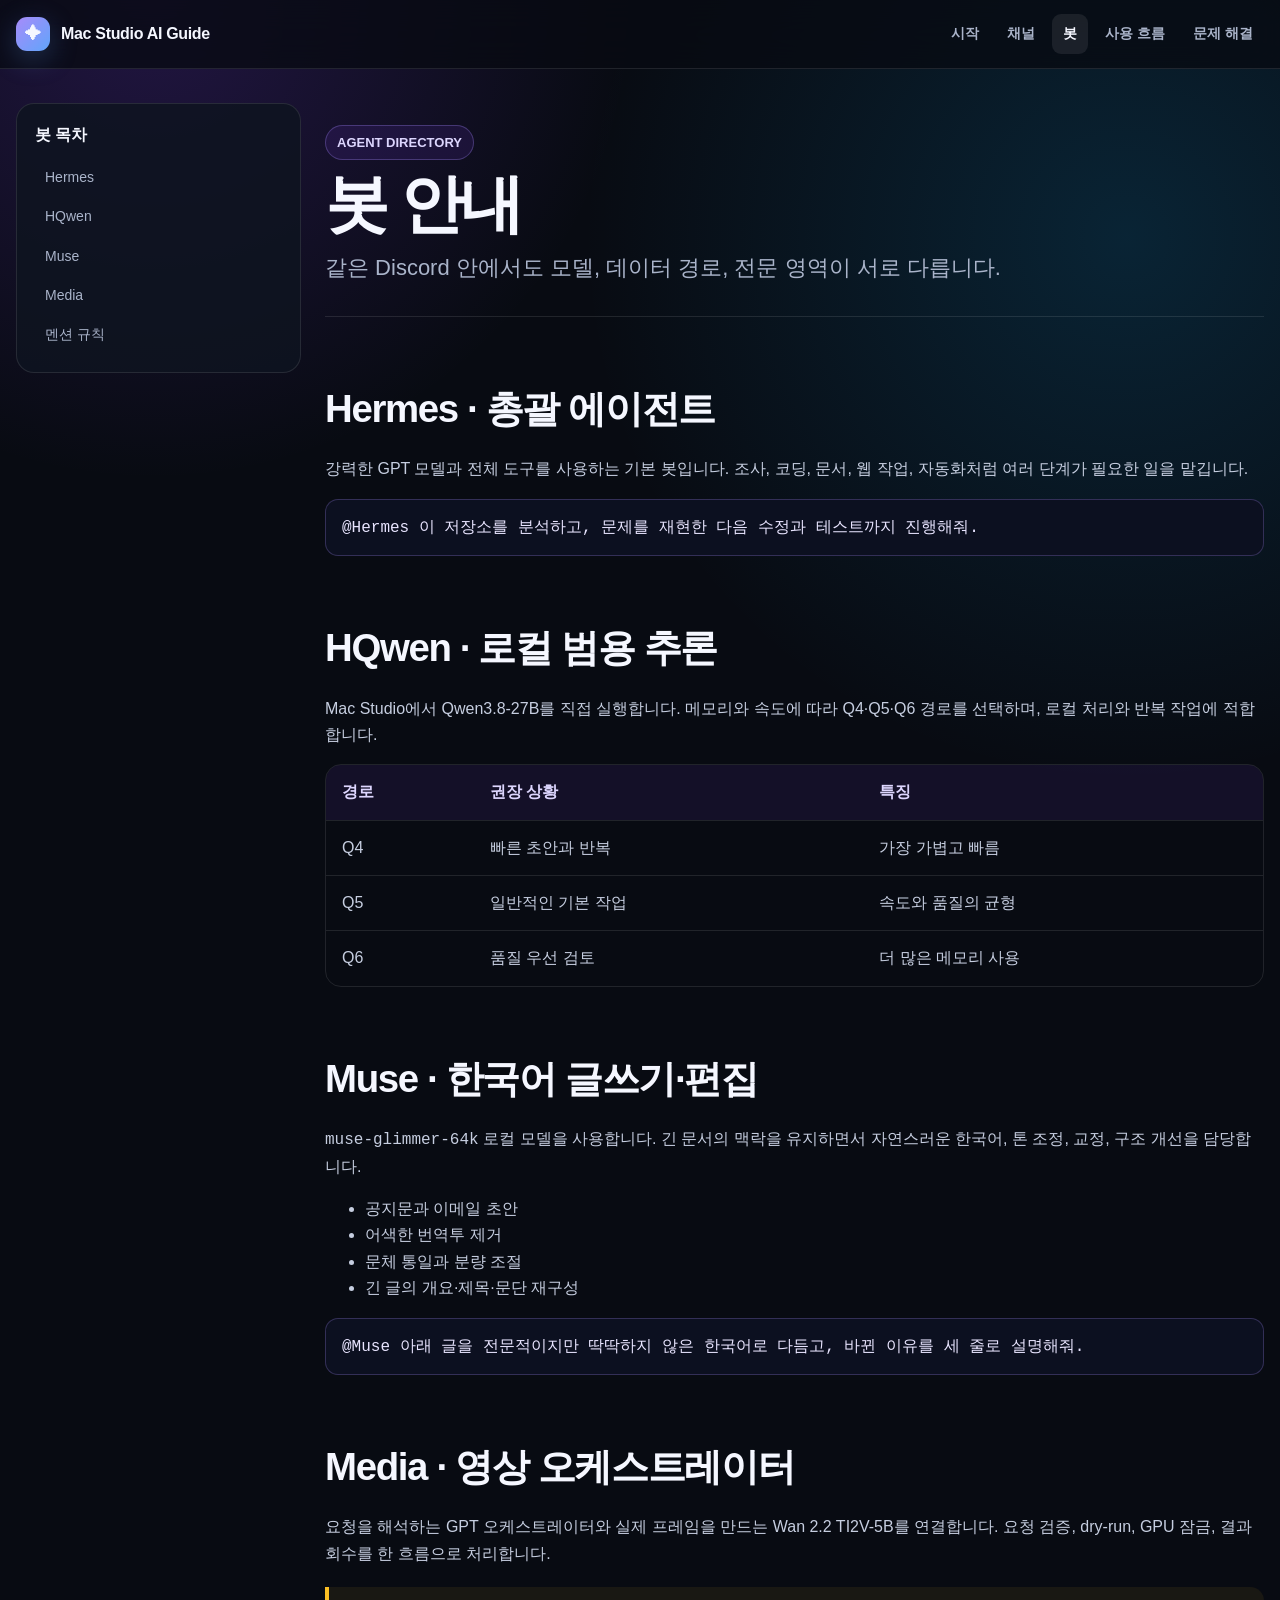
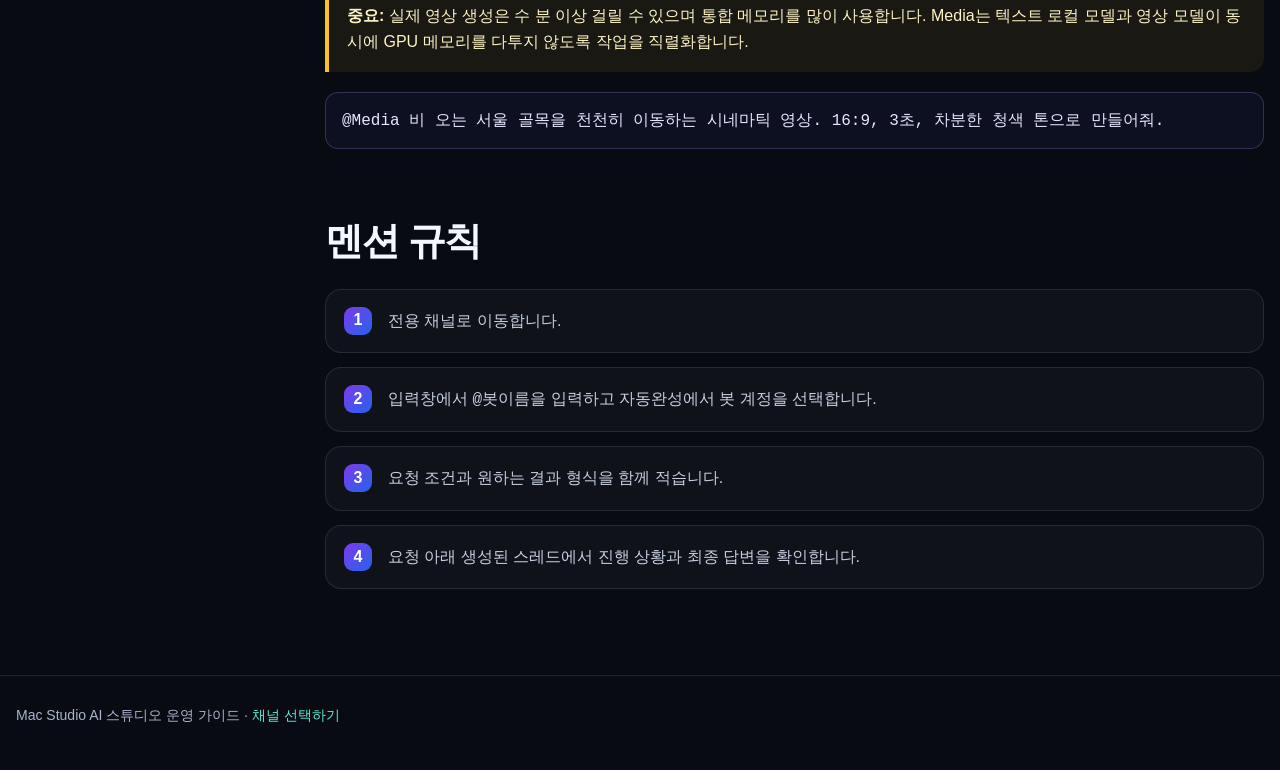
==== bots.html @ 13d40662 "docs: publish Mac Studio AI studio guide" ====
<!doctype html><html lang="ko"><head><meta charset="utf-8"><meta name="viewport" content="width=device-width,initial-scale=1"><meta name="description" content="Hermes HQwen Muse Media 봇 역할과 사용법"><title>봇 안내 · Mac Studio AI Guide</title><link rel="stylesheet" href="styles.css"></head><body>
<header class="topbar"><div class="shell nav"><a class="brand" href="index.html"><span class="brand-mark">✦</span><span>Mac Studio AI Guide</span></a><nav class="nav-links"><a href="index.html">시작</a><a href="channels.html">채널</a><a class="active" href="bots.html">봇</a><a href="workflows.html">사용 흐름</a><a href="troubleshooting.html">문제 해결</a></nav></div></header>
<div class="docs-layout"><aside class="sidebar"><strong>봇 목차</strong><a href="#hermes">Hermes</a><a href="#hqwen">HQwen</a><a href="#muse">Muse</a><a href="#media">Media</a><a href="#mentions">멘션 규칙</a></aside><article><header><span class="eyebrow">AGENT DIRECTORY</span><h1>봇 안내</h1><p class="lead">같은 Discord 안에서도 모델, 데이터 경로, 전문 영역이 서로 다릅니다.</p></header>
<h2 id="hermes">Hermes · 총괄 에이전트</h2><p>강력한 GPT 모델과 전체 도구를 사용하는 기본 봇입니다. 조사, 코딩, 문서, 웹 작업, 자동화처럼 여러 단계가 필요한 일을 맡깁니다.</p><div class="prompt"><code>@Hermes 이 저장소를 분석하고, 문제를 재현한 다음 수정과 테스트까지 진행해줘.</code></div>
<h2 id="hqwen">HQwen · 로컬 범용 추론</h2><p>Mac Studio에서 Qwen3.8-27B를 직접 실행합니다. 메모리와 속도에 따라 Q4·Q5·Q6 경로를 선택하며, 로컬 처리와 반복 작업에 적합합니다.</p><div class="table-wrap"><table><thead><tr><th>경로</th><th>권장 상황</th><th>특징</th></tr></thead><tbody><tr><td>Q4</td><td>빠른 초안과 반복</td><td>가장 가볍고 빠름</td></tr><tr><td>Q5</td><td>일반적인 기본 작업</td><td>속도와 품질의 균형</td></tr><tr><td>Q6</td><td>품질 우선 검토</td><td>더 많은 메모리 사용</td></tr></tbody></table></div>
<h2 id="muse">Muse · 한국어 글쓰기·편집</h2><p><code>muse-glimmer-64k</code> 로컬 모델을 사용합니다. 긴 문서의 맥락을 유지하면서 자연스러운 한국어, 톤 조정, 교정, 구조 개선을 담당합니다.</p><ul><li>공지문과 이메일 초안</li><li>어색한 번역투 제거</li><li>문체 통일과 분량 조절</li><li>긴 글의 개요·제목·문단 재구성</li></ul><div class="prompt"><code>@Muse 아래 글을 전문적이지만 딱딱하지 않은 한국어로 다듬고, 바뀐 이유를 세 줄로 설명해줘.</code></div>
<h2 id="media">Media · 영상 오케스트레이터</h2><p>요청을 해석하는 GPT 오케스트레이터와 실제 프레임을 만드는 Wan 2.2 TI2V-5B를 연결합니다. 요청 검증, dry-run, GPU 잠금, 결과 회수를 한 흐름으로 처리합니다.</p><div class="callout warn"><strong>중요:</strong> 실제 영상 생성은 수 분 이상 걸릴 수 있으며 통합 메모리를 많이 사용합니다. Media는 텍스트 로컬 모델과 영상 모델이 동시에 GPU 메모리를 다투지 않도록 작업을 직렬화합니다.</div><div class="prompt"><code>@Media 비 오는 서울 골목을 천천히 이동하는 시네마틱 영상. 16:9, 3초, 차분한 청색 톤으로 만들어줘.</code></div>
<h2 id="mentions">멘션 규칙</h2><ol class="steps"><li>전용 채널로 이동합니다.</li><li>입력창에서 <code>@봇이름</code>을 입력하고 자동완성에서 봇 계정을 선택합니다.</li><li>요청 조건과 원하는 결과 형식을 함께 적습니다.</li><li>요청 아래 생성된 스레드에서 진행 상황과 최종 답변을 확인합니다.</li></ol></article></div>
<footer><div class="shell">Mac Studio AI 스튜디오 운영 가이드 · <a href="channels.html">채널 선택하기</a></div></footer></body></html>
---- styles.css ----
:root {
  color-scheme: dark;
  --bg: #080b12;
  --panel: rgba(18, 23, 36, 0.88);
  --panel-strong: #151b2b;
  --line: rgba(255,255,255,.1);
  --text: #f5f7ff;
  --muted: #aab4ca;
  --violet: #a78bfa;
  --blue: #60a5fa;
  --mint: #5eead4;
  --amber: #fbbf24;
  --rose: #fb7185;
  --shadow: 0 18px 60px rgba(0,0,0,.28);
}
* { box-sizing: border-box; }
html { scroll-behavior: smooth; }
body {
  margin: 0;
  min-height: 100vh;
  font-family: Inter, ui-sans-serif, -apple-system, BlinkMacSystemFont, "Apple SD Gothic Neo", "Noto Sans KR", "Segoe UI", sans-serif;
  color: var(--text);
  background:
    radial-gradient(circle at 12% 0%, rgba(124,58,237,.22), transparent 30rem),
    radial-gradient(circle at 88% 10%, rgba(14,165,233,.16), transparent 34rem),
    var(--bg);
  line-height: 1.65;
}
a { color: var(--mint); text-decoration: none; }
a:hover { text-decoration: underline; }
.shell { width: min(1440px, calc(100% - 32px)); margin: 0 auto; }
.topbar {
  position: sticky; top: 0; z-index: 20;
  backdrop-filter: blur(18px);
  background: rgba(8,11,18,.78);
  border-bottom: 1px solid var(--line);
}
.nav { min-height: 68px; display: flex; align-items: center; justify-content: space-between; gap: 24px; }
.brand { display: flex; align-items: center; gap: 11px; color: var(--text); font-weight: 800; letter-spacing: -.02em; }
.brand:hover { text-decoration: none; }
.brand-mark { width: 34px; height: 34px; border-radius: 11px; display: grid; place-items: center; background: linear-gradient(135deg, var(--violet), var(--blue)); box-shadow: 0 8px 28px rgba(96,165,250,.25); }
.nav-links { display: flex; flex-wrap: wrap; gap: 6px; }
.nav-links a { color: var(--muted); padding: 8px 11px; border-radius: 9px; font-size: 14px; font-weight: 650; }
.nav-links a:hover, .nav-links a.active { color: var(--text); background: rgba(255,255,255,.08); text-decoration: none; }
.hero { padding: 84px 0 50px; }
.eyebrow { display: inline-flex; align-items: center; gap: 8px; color: #ddd6fe; border: 1px solid rgba(167,139,250,.3); background: rgba(124,58,237,.12); padding: 6px 11px; border-radius: 999px; font-size: 13px; font-weight: 750; }
h1 { max-width: 920px; margin: 20px 0 18px; font-size: clamp(42px, 7vw, 82px); line-height: 1.02; letter-spacing: -.055em; }
.gradient { background: linear-gradient(100deg, #fff 10%, #c4b5fd 46%, #67e8f9 88%); -webkit-background-clip: text; background-clip: text; color: transparent; }
.lead { max-width: 800px; margin: 0; color: var(--muted); font-size: clamp(18px, 2vw, 22px); }
.actions { display: flex; flex-wrap: wrap; gap: 12px; margin-top: 28px; }
.button { display: inline-flex; align-items: center; justify-content: center; padding: 11px 17px; border-radius: 12px; font-weight: 800; border: 1px solid var(--line); color: var(--text); background: rgba(255,255,255,.05); }
.button.primary { background: linear-gradient(135deg, #7c3aed, #2563eb); border-color: transparent; }
.button:hover { transform: translateY(-1px); text-decoration: none; }
.section { padding: 30px 0 60px; }
.section-head { display: flex; align-items: end; justify-content: space-between; gap: 18px; margin-bottom: 22px; }
.section-head h2, article h2 { margin: 0; font-size: clamp(27px, 3vw, 40px); letter-spacing: -.035em; }
.section-head p { margin: 0; color: var(--muted); }
.grid { display: grid; grid-template-columns: repeat(12, 1fr); gap: 16px; }
.card { grid-column: span 4; border: 1px solid var(--line); border-radius: 18px; padding: 22px; background: linear-gradient(145deg, rgba(24,31,49,.94), rgba(13,17,28,.92)); box-shadow: var(--shadow); min-width: 0; }
.card.wide { grid-column: span 6; }
.card.full { grid-column: 1 / -1; }
.card h3 { margin: 10px 0 7px; font-size: 20px; letter-spacing: -.02em; }
.card p { color: var(--muted); margin: 0; }
.icon { width: 42px; height: 42px; display: grid; place-items: center; border-radius: 13px; background: rgba(96,165,250,.13); border: 1px solid rgba(96,165,250,.22); font-size: 21px; }
.tag, code { font-family: ui-monospace, SFMono-Regular, Menlo, monospace; }
.tag { display: inline-flex; border-radius: 999px; padding: 4px 9px; font-size: 12px; font-weight: 800; background: rgba(94,234,212,.11); color: #99f6e4; border: 1px solid rgba(94,234,212,.2); }
.status { display: flex; align-items: center; gap: 8px; margin-top: 14px; color: #bbf7d0; font-size: 14px; font-weight: 750; }
.dot { width: 8px; height: 8px; border-radius: 50%; background: #4ade80; box-shadow: 0 0 15px #4ade80; }
.route { display: grid; grid-template-columns: repeat(4, 1fr); gap: 12px; }
.route-item { border: 1px solid var(--line); background: rgba(255,255,255,.035); border-radius: 15px; padding: 18px; }
.route-item strong { display: block; margin-bottom: 5px; }
.route-item span { color: var(--muted); font-size: 14px; }
.docs-layout { width: min(1440px, calc(100% - 32px)); margin: 0 auto; display: grid; grid-template-columns: 285px minmax(0, 1fr); gap: 24px; padding: 34px 0 70px; align-items: start; }
.sidebar { position: sticky; top: 92px; border: 1px solid var(--line); border-radius: 18px; padding: 18px; background: rgba(15,20,32,.85); }
.sidebar strong { display: block; margin-bottom: 10px; }
.sidebar a { display: block; color: var(--muted); padding: 8px 10px; border-radius: 9px; font-size: 14px; }
.sidebar a:hover { color: var(--text); background: rgba(255,255,255,.06); text-decoration: none; }
article { min-width: 0; }
article > header { padding: 22px 0 30px; border-bottom: 1px solid var(--line); margin-bottom: 30px; }
article h1 { font-size: clamp(38px, 5vw, 64px); margin: 12px 0; }
article h2 { margin-top: 52px; padding-top: 8px; }
article h3 { margin-top: 28px; font-size: 22px; }
article p, article li { color: #c6cee0; }
.channel-tree { border: 1px solid var(--line); border-radius: 18px; padding: 22px; background: #0d1220; font-family: ui-monospace, SFMono-Regular, Menlo, monospace; line-height: 1.95; overflow-x: auto; white-space: nowrap; }
.tree-cat { color: #c4b5fd; font-weight: 800; }
.tree-channel { color: #a5f3fc; }
.table-wrap { overflow-x: auto; border: 1px solid var(--line); border-radius: 16px; }
table { width: 100%; min-width: 720px; border-collapse: collapse; }
th, td { text-align: left; padding: 14px 16px; border-bottom: 1px solid var(--line); vertical-align: top; }
th { color: #ddd6fe; background: rgba(124,58,237,.1); }
td { color: #c6cee0; }
tr:last-child td { border-bottom: 0; }
.callout { border-left: 4px solid var(--mint); background: rgba(94,234,212,.07); padding: 16px 18px; border-radius: 0 14px 14px 0; margin: 20px 0; color: #d5fbf4; }
.callout.warn { border-color: var(--amber); background: rgba(251,191,36,.07); color: #fef3c7; }
.steps { counter-reset: steps; display: grid; gap: 14px; padding: 0; }
.steps li { list-style: none; position: relative; padding: 18px 18px 18px 62px; border: 1px solid var(--line); border-radius: 16px; background: rgba(255,255,255,.03); }
.steps li::before { counter-increment: steps; content: counter(steps); position: absolute; left: 18px; top: 17px; width: 28px; height: 28px; display: grid; place-items: center; border-radius: 9px; background: linear-gradient(135deg, #7c3aed, #2563eb); color: white; font-weight: 900; }
.prompt { border: 1px solid rgba(167,139,250,.25); background: #0c1020; padding: 14px 16px; border-radius: 13px; color: #e9e5ff; overflow-wrap: anywhere; }
footer { border-top: 1px solid var(--line); color: var(--muted); padding: 28px 0 48px; font-size: 14px; }
@media (max-width: 960px) {
  .docs-layout { grid-template-columns: 1fr; }
  .sidebar { position: static; }
  .card, .card.wide { grid-column: span 6; }
  .route { grid-template-columns: repeat(2, 1fr); }
}
@media (max-width: 680px) {
  .shell, .docs-layout { width: min(100% - 22px, 1440px); }
  .nav { align-items: flex-start; flex-direction: column; padding: 13px 0; gap: 9px; }
  .topbar { position: static; }
  .nav-links { gap: 2px; }
  .nav-links a { padding: 6px 8px; font-size: 12px; }
  .hero { padding-top: 54px; }
  .card, .card.wide { grid-column: 1 / -1; }
  .route { grid-template-columns: 1fr; }
  .section-head { align-items: start; flex-direction: column; }
}
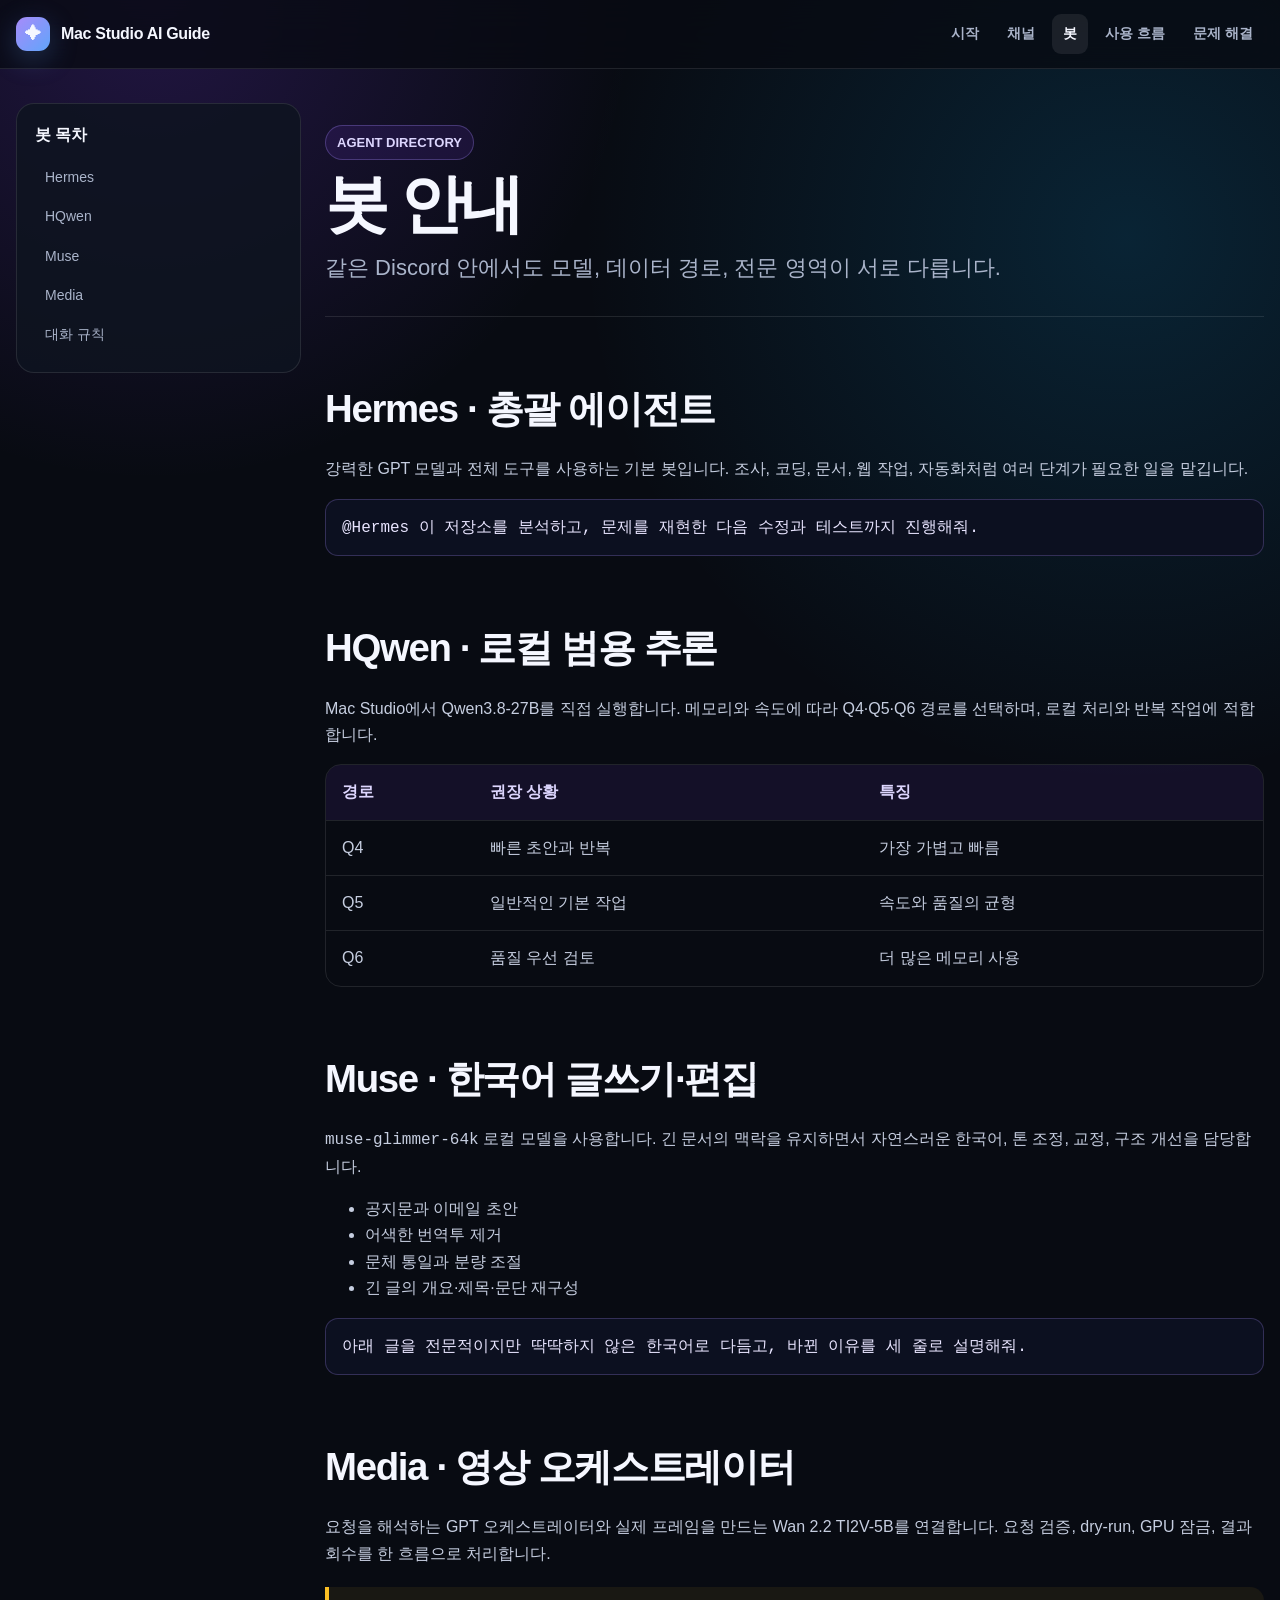
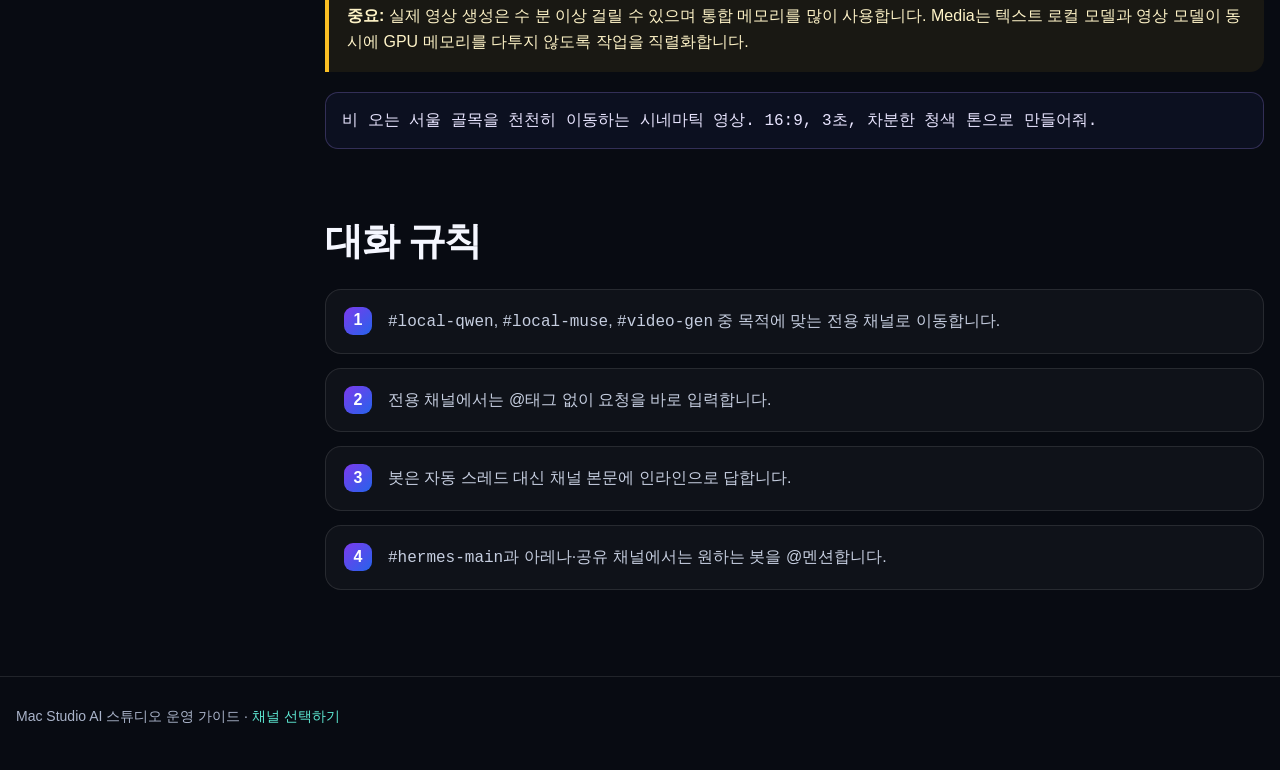
==== commit 753c4a8a: "docs: explain mention-free dedicated channels" ====
--- a/bots.html
+++ b/bots.html
@@ -1,9 +1,9 @@
 <!doctype html><html lang="ko"><head><meta charset="utf-8"><meta name="viewport" content="width=device-width,initial-scale=1"><meta name="description" content="Hermes HQwen Muse Media 봇 역할과 사용법"><title>봇 안내 · Mac Studio AI Guide</title><link rel="stylesheet" href="styles.css"></head><body>
 <header class="topbar"><div class="shell nav"><a class="brand" href="index.html"><span class="brand-mark">✦</span><span>Mac Studio AI Guide</span></a><nav class="nav-links"><a href="index.html">시작</a><a href="channels.html">채널</a><a class="active" href="bots.html">봇</a><a href="workflows.html">사용 흐름</a><a href="troubleshooting.html">문제 해결</a></nav></div></header>
-<div class="docs-layout"><aside class="sidebar"><strong>봇 목차</strong><a href="#hermes">Hermes</a><a href="#hqwen">HQwen</a><a href="#muse">Muse</a><a href="#media">Media</a><a href="#mentions">멘션 규칙</a></aside><article><header><span class="eyebrow">AGENT DIRECTORY</span><h1>봇 안내</h1><p class="lead">같은 Discord 안에서도 모델, 데이터 경로, 전문 영역이 서로 다릅니다.</p></header>
+<div class="docs-layout"><aside class="sidebar"><strong>봇 목차</strong><a href="#hermes">Hermes</a><a href="#hqwen">HQwen</a><a href="#muse">Muse</a><a href="#media">Media</a><a href="#mentions">대화 규칙</a></aside><article><header><span class="eyebrow">AGENT DIRECTORY</span><h1>봇 안내</h1><p class="lead">같은 Discord 안에서도 모델, 데이터 경로, 전문 영역이 서로 다릅니다.</p></header>
 <h2 id="hermes">Hermes · 총괄 에이전트</h2><p>강력한 GPT 모델과 전체 도구를 사용하는 기본 봇입니다. 조사, 코딩, 문서, 웹 작업, 자동화처럼 여러 단계가 필요한 일을 맡깁니다.</p><div class="prompt"><code>@Hermes 이 저장소를 분석하고, 문제를 재현한 다음 수정과 테스트까지 진행해줘.</code></div>
 <h2 id="hqwen">HQwen · 로컬 범용 추론</h2><p>Mac Studio에서 Qwen3.8-27B를 직접 실행합니다. 메모리와 속도에 따라 Q4·Q5·Q6 경로를 선택하며, 로컬 처리와 반복 작업에 적합합니다.</p><div class="table-wrap"><table><thead><tr><th>경로</th><th>권장 상황</th><th>특징</th></tr></thead><tbody><tr><td>Q4</td><td>빠른 초안과 반복</td><td>가장 가볍고 빠름</td></tr><tr><td>Q5</td><td>일반적인 기본 작업</td><td>속도와 품질의 균형</td></tr><tr><td>Q6</td><td>품질 우선 검토</td><td>더 많은 메모리 사용</td></tr></tbody></table></div>
-<h2 id="muse">Muse · 한국어 글쓰기·편집</h2><p><code>muse-glimmer-64k</code> 로컬 모델을 사용합니다. 긴 문서의 맥락을 유지하면서 자연스러운 한국어, 톤 조정, 교정, 구조 개선을 담당합니다.</p><ul><li>공지문과 이메일 초안</li><li>어색한 번역투 제거</li><li>문체 통일과 분량 조절</li><li>긴 글의 개요·제목·문단 재구성</li></ul><div class="prompt"><code>@Muse 아래 글을 전문적이지만 딱딱하지 않은 한국어로 다듬고, 바뀐 이유를 세 줄로 설명해줘.</code></div>
-<h2 id="media">Media · 영상 오케스트레이터</h2><p>요청을 해석하는 GPT 오케스트레이터와 실제 프레임을 만드는 Wan 2.2 TI2V-5B를 연결합니다. 요청 검증, dry-run, GPU 잠금, 결과 회수를 한 흐름으로 처리합니다.</p><div class="callout warn"><strong>중요:</strong> 실제 영상 생성은 수 분 이상 걸릴 수 있으며 통합 메모리를 많이 사용합니다. Media는 텍스트 로컬 모델과 영상 모델이 동시에 GPU 메모리를 다투지 않도록 작업을 직렬화합니다.</div><div class="prompt"><code>@Media 비 오는 서울 골목을 천천히 이동하는 시네마틱 영상. 16:9, 3초, 차분한 청색 톤으로 만들어줘.</code></div>
-<h2 id="mentions">멘션 규칙</h2><ol class="steps"><li>전용 채널로 이동합니다.</li><li>입력창에서 <code>@봇이름</code>을 입력하고 자동완성에서 봇 계정을 선택합니다.</li><li>요청 조건과 원하는 결과 형식을 함께 적습니다.</li><li>요청 아래 생성된 스레드에서 진행 상황과 최종 답변을 확인합니다.</li></ol></article></div>
+<h2 id="muse">Muse · 한국어 글쓰기·편집</h2><p><code>muse-glimmer-64k</code> 로컬 모델을 사용합니다. 긴 문서의 맥락을 유지하면서 자연스러운 한국어, 톤 조정, 교정, 구조 개선을 담당합니다.</p><ul><li>공지문과 이메일 초안</li><li>어색한 번역투 제거</li><li>문체 통일과 분량 조절</li><li>긴 글의 개요·제목·문단 재구성</li></ul><div class="prompt"><code>아래 글을 전문적이지만 딱딱하지 않은 한국어로 다듬고, 바뀐 이유를 세 줄로 설명해줘.</code></div>
+<h2 id="media">Media · 영상 오케스트레이터</h2><p>요청을 해석하는 GPT 오케스트레이터와 실제 프레임을 만드는 Wan 2.2 TI2V-5B를 연결합니다. 요청 검증, dry-run, GPU 잠금, 결과 회수를 한 흐름으로 처리합니다.</p><div class="callout warn"><strong>중요:</strong> 실제 영상 생성은 수 분 이상 걸릴 수 있으며 통합 메모리를 많이 사용합니다. Media는 텍스트 로컬 모델과 영상 모델이 동시에 GPU 메모리를 다투지 않도록 작업을 직렬화합니다.</div><div class="prompt"><code>비 오는 서울 골목을 천천히 이동하는 시네마틱 영상. 16:9, 3초, 차분한 청색 톤으로 만들어줘.</code></div>
+<h2 id="mentions">대화 규칙</h2><ol class="steps"><li><code>#local-qwen</code>, <code>#local-muse</code>, <code>#video-gen</code> 중 목적에 맞는 전용 채널로 이동합니다.</li><li>전용 채널에서는 @태그 없이 요청을 바로 입력합니다.</li><li>봇은 자동 스레드 대신 채널 본문에 인라인으로 답합니다.</li><li><code>#hermes-main</code>과 아레나·공유 채널에서는 원하는 봇을 @멘션합니다.</li></ol></article></div>
 <footer><div class="shell">Mac Studio AI 스튜디오 운영 가이드 · <a href="channels.html">채널 선택하기</a></div></footer></body></html>
